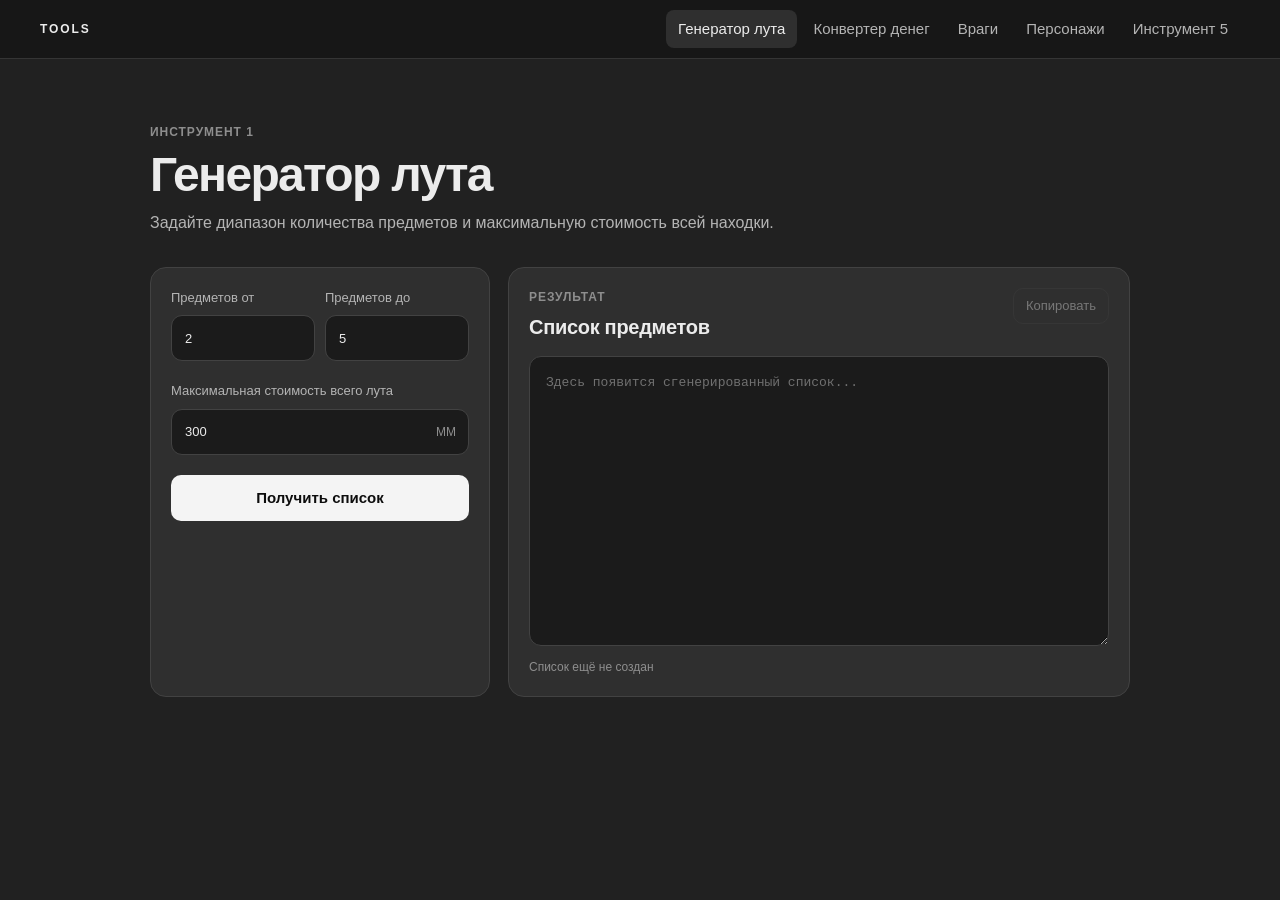
==== tool-1.html @ 062943f0 "v11" ====
<!doctype html>
<html lang="ru">
<head>
  <meta charset="utf-8">
  <meta name="viewport" content="width=device-width, initial-scale=1">
  <meta name="theme-color" content="#212121">
  <title>Генератор лута — Tools</title>
  <link rel="stylesheet" href="styles.css">
</head>
<body>
<header class="site-header">
  <div class="header-inner">
    <a class="brand" href="tool-1.html" aria-label="Tools — главная">TOOLS</a>
    <nav class="tool-nav" aria-label="Инструменты">
      <a class="nav-link active" href="tool-1.html" aria-current="page">Генератор лута</a>
<a class="nav-link" href="tool-2.html">Конвертер денег</a>
<a class="nav-link" href="tool-3.html">Враги</a>
<a class="nav-link" href="tool-4.html">Персонажи</a>
<a class="nav-link" href="tool-5.html">Инструмент 5</a>
    </nav>
  </div>
</header>

<main class="page-shell">
  <section class="page-heading">
    <p class="kicker">Инструмент 1</p>
    <h1>Генератор лута</h1>
    <p class="subtitle">Задайте диапазон количества предметов и максимальную стоимость всей находки.</p>
  </section>

  <div class="tool-grid">
    <form class="settings-panel" id="loot-form">
      <div class="field-group two-fields">
        <label class="field">
          <span>Предметов от</span>
          <input id="loot-min" type="number" min="1" max="50" step="1" value="2" inputmode="numeric" required>
        </label>
        <label class="field">
          <span>Предметов до</span>
          <input id="loot-max" type="number" min="1" max="50" step="1" value="5" inputmode="numeric" required>
        </label>
      </div>

      <label class="field">
        <span>Максимальная стоимость всего лута</span>
        <div class="input-wrap">
          <input id="loot-budget" type="number" min="1" step="1" value="300" inputmode="numeric" required>
          <span class="suffix">ММ</span>
        </div>
      </label>

      <button class="generate-button" type="submit">Получить список</button>
      <p class="form-error" id="form-error" role="alert" aria-live="polite"></p>
    </form>

    <section class="result-panel" aria-labelledby="result-title">
      <div class="result-topline">
        <div>
          <p class="kicker">Результат</p>
          <h2 id="result-title">Список предметов</h2>
        </div>
        <button class="copy-button" id="copy-button" type="button" disabled>Копировать</button>
      </div>

      <textarea id="loot-result" class="result-output" readonly spellcheck="false" aria-label="Сгенерированный список лута" placeholder="Здесь появится сгенерированный список..."></textarea>
      <div class="result-meta" id="result-meta" aria-live="polite">Список ещё не создан</div>
    </section>
  </div>
</main>

<script src="loot-data.js"></script>
<script src="loot.js"></script>
</body>
</html>
---- styles.css ----
* { box-sizing: border-box; }

:root {
  color-scheme: dark;
  --bg: #212121;
  --header: #171717;
  --surface: #2f2f2f;
  --surface-hover: #383838;
  --surface-deep: #1b1b1b;
  --border: #424242;
  --border-soft: #353535;
  --text: #ececec;
  --muted: #b4b4b4;
  --muted-2: #8e8e8e;
  --button: #f4f4f4;
  --button-text: #0d0d0d;
  --danger: #ff8585;
  --radius: 16px;
}

html { background: var(--bg); }

body {
  margin: 0;
  min-width: 320px;
  min-height: 100vh;
  color: var(--text);
  background: var(--bg);
  font-family: ui-sans-serif, -apple-system, BlinkMacSystemFont, "Segoe UI", Helvetica, Arial, sans-serif;
  font-size: 15px;
  line-height: 1.5;
  -webkit-font-smoothing: antialiased;
}

a { color: inherit; }
button, input, textarea { font: inherit; }
button { -webkit-tap-highlight-color: transparent; }

.site-header {
  position: sticky;
  top: 0;
  z-index: 30;
  width: 100%;
  border-bottom: 1px solid var(--border-soft);
  background: rgba(23, 23, 23, .96);
  backdrop-filter: blur(12px);
  -webkit-backdrop-filter: blur(12px);
}

.header-inner {
  display: flex;
  align-items: center;
  gap: 24px;
  width: min(1240px, 100%);
  min-height: 58px;
  margin: 0 auto;
  padding: 0 20px;
}

.brand {
  flex: 0 0 auto;
  text-decoration: none;
  font-size: 12px;
  font-weight: 700;
  letter-spacing: .16em;
}

.tool-nav {
  display: flex;
  gap: 4px;
  min-width: 0;
  margin-left: auto;
  overflow-x: auto;
  scrollbar-width: none;
}
.tool-nav::-webkit-scrollbar { display: none; }

.nav-link {
  flex: 0 0 auto;
  padding: 8px 12px;
  border-radius: 8px;
  color: var(--muted);
  text-decoration: none;
  white-space: nowrap;
  transition: color 120ms ease, background 120ms ease;
}
.nav-link:hover { color: var(--text); background: var(--surface); }
.nav-link.active { color: var(--text); background: var(--surface); }

.page-shell {
  width: min(980px, calc(100% - 40px));
  margin: 0 auto;
  padding: 64px 0 72px;
}

.page-heading { margin-bottom: 32px; }
.kicker {
  margin: 0 0 8px;
  color: var(--muted-2);
  font-size: 12px;
  font-weight: 600;
  letter-spacing: .08em;
  text-transform: uppercase;
}

h1, h2, p { margin-top: 0; }
h1 {
  margin-bottom: 10px;
  font-size: clamp(32px, 5vw, 48px);
  line-height: 1.08;
  font-weight: 600;
  letter-spacing: -.035em;
}
h2 {
  margin-bottom: 0;
  font-size: 20px;
  line-height: 1.3;
  font-weight: 600;
  letter-spacing: -.015em;
}
.subtitle {
  max-width: 680px;
  margin-bottom: 0;
  color: var(--muted);
  font-size: 16px;
}

.tool-grid {
  display: grid;
  grid-template-columns: minmax(280px, 340px) minmax(0, 1fr);
  gap: 18px;
  align-items: stretch;
}

.settings-panel,
.result-panel {
  border: 1px solid var(--border);
  border-radius: var(--radius);
  background: var(--surface);
}

.settings-panel {
  display: flex;
  flex-direction: column;
  gap: 20px;
  padding: 20px;
}

.field-group.two-fields {
  display: grid;
  grid-template-columns: 1fr 1fr;
  gap: 10px;
}

.field {
  display: flex;
  flex-direction: column;
  gap: 8px;
  color: var(--muted);
  font-size: 13px;
  font-weight: 500;
}

.field input {
  width: 100%;
  height: 46px;
  padding: 0 13px;
  border: 1px solid var(--border);
  border-radius: 11px;
  outline: none;
  color: var(--text);
  background: var(--surface-deep);
  transition: border-color 120ms ease, box-shadow 120ms ease;
}
.field input:focus {
  border-color: #6d6d6d;
  box-shadow: 0 0 0 2px rgba(255,255,255,.06);
}

.input-wrap { position: relative; }
.input-wrap input { padding-right: 60px; }
.suffix {
  position: absolute;
  top: 50%;
  right: 13px;
  transform: translateY(-50%);
  color: var(--muted-2);
  font-size: 12px;
  pointer-events: none;
}

.generate-button,
.copy-button {
  border-radius: 10px;
  cursor: pointer;
  transition: opacity 120ms ease, background 120ms ease, transform 120ms ease;
}
.generate-button:active,
.copy-button:active { transform: scale(.985); }

.generate-button {
  min-height: 46px;
  border: 0;
  padding: 0 16px;
  color: var(--button-text);
  background: var(--button);
  font-weight: 600;
}
.generate-button:hover { opacity: .9; }

.form-error {
  min-height: 18px;
  margin: -8px 0 0;
  color: var(--danger);
  font-size: 12px;
}

.result-panel {
  display: flex;
  min-height: 430px;
  flex-direction: column;
  padding: 20px;
}

.result-topline {
  display: flex;
  align-items: flex-start;
  justify-content: space-between;
  gap: 16px;
  margin-bottom: 16px;
}

.copy-button {
  flex: 0 0 auto;
  min-height: 36px;
  padding: 0 12px;
  border: 1px solid var(--border);
  color: var(--text);
  background: transparent;
  font-size: 13px;
}
.copy-button:hover:not(:disabled) { background: var(--surface-hover); }
.copy-button:disabled { cursor: default; opacity: .38; }

.result-output {
  width: 100%;
  min-height: 290px;
  flex: 1;
  resize: vertical;
  padding: 15px 16px;
  border: 1px solid var(--border);
  border-radius: 12px;
  outline: none;
  color: var(--text);
  background: var(--surface-deep);
  font-family: ui-monospace, SFMono-Regular, Menlo, Monaco, Consolas, "Liberation Mono", monospace;
  font-size: 13px;
  line-height: 1.65;
}
.result-output::placeholder { color: #707070; }
.result-output:focus { border-color: #5c5c5c; }

.result-meta {
  margin-top: 12px;
  color: var(--muted-2);
  font-size: 12px;
}

.empty-page {
  display: grid;
  min-height: calc(100vh - 58px);
  place-items: center;
  padding-top: 40px;
  padding-bottom: 80px;
}
.empty-state { width: min(540px, 100%); text-align: center; }
.empty-number {
  margin-bottom: 12px;
  color: #4a4a4a;
  font-size: clamp(72px, 18vw, 150px);
  line-height: .9;
  font-weight: 600;
  letter-spacing: -.08em;
}
.empty-state .subtitle { margin-left: auto; margin-right: auto; }

.redirect-page {
  display: grid;
  min-height: 100vh;
  place-items: center;
  padding: 24px;
  color: var(--muted);
}
.redirect-page p { margin: 0; }

@media (max-width: 760px) {
  .header-inner {
    display: block;
    min-height: 0;
    padding: 11px 12px 9px;
  }
  .brand { display: inline-block; margin: 1px 4px 8px; }
  .tool-nav { width: 100%; margin-left: 0; }
  .nav-link { padding: 8px 10px; font-size: 14px; }
  .page-shell { width: min(100% - 24px, 980px); padding: 40px 0 48px; }
  .page-heading { margin-bottom: 24px; }
  .tool-grid { grid-template-columns: 1fr; }
  .result-panel { min-height: 390px; }
}

@media (max-width: 430px) {
  .field-group.two-fields { grid-template-columns: 1fr 1fr; }
  .settings-panel, .result-panel { padding: 16px; border-radius: 14px; }
  h1 { font-size: 34px; }
  .subtitle { font-size: 15px; }
  .result-topline { align-items: center; }
}

@media (prefers-reduced-motion: reduce) {
  * { transition: none !important; scroll-behavior: auto !important; }
}

/* Tool 2: money converter */
.converter-shell {
  width: min(760px, calc(100% - 40px));
}

.converter-panel {
  display: flex;
  flex-direction: column;
  gap: 18px;
  padding: 22px;
  border: 1px solid var(--border);
  border-radius: var(--radius);
  background: var(--surface);
}

.conversion-rule {
  margin: 0;
  padding-bottom: 18px;
  border-bottom: 1px solid var(--border-soft);
  color: var(--text);
  font-size: 16px;
  font-weight: 500;
}

.converter-row {
  display: grid;
  grid-template-columns: minmax(190px, 1fr) minmax(180px, 260px);
  align-items: center;
  gap: 18px;
  color: var(--text);
}

.converter-row span {
  color: var(--muted);
  font-size: 14px;
  font-weight: 500;
}

.converter-row input {
  width: 100%;
  height: 46px;
  padding: 0 13px;
  border: 1px solid var(--border);
  border-radius: 11px;
  outline: none;
  color: var(--text);
  background: var(--surface-deep);
  transition: border-color 120ms ease, box-shadow 120ms ease;
}

.converter-row input:focus {
  border-color: #6d6d6d;
  box-shadow: 0 0 0 2px rgba(255,255,255,.06);
}

.converter-button {
  width: 100%;
}

.converter-error {
  margin: -6px 0 0;
}

@media (max-width: 600px) {
  .converter-shell {
    width: min(100% - 24px, 760px);
  }

  .converter-panel {
    padding: 16px;
  }

  .converter-row {
    grid-template-columns: 1fr;
    gap: 8px;
  }
}

/* Tool 3: enemies */
.enemies-shell {
  width: min(1080px, calc(100% - 40px));
}

.enemies-heading {
  display: flex;
  align-items: flex-end;
  justify-content: space-between;
  gap: 24px;
}

.add-enemy-button {
  flex: 0 0 auto;
  min-width: 150px;
}

.enemies-panel {
  overflow: hidden;
  border: 1px solid var(--border);
  border-radius: var(--radius);
  background: var(--surface);
}

.enemy-table-head,
.enemy-row {
  display: grid;
  grid-template-columns: minmax(220px, 1fr) 150px 130px 190px;
  gap: 12px;
  align-items: center;
}

.enemy-table-head {
  padding: 12px 16px;
  border-bottom: 1px solid var(--border-soft);
  color: var(--muted-2);
  font-size: 12px;
  font-weight: 600;
}

.enemy-entry {
  border-bottom: 1px solid var(--border-soft);
}

.enemy-entry:last-child {
  border-bottom: 0;
}

.enemy-row {
  min-height: 66px;
  padding: 10px 16px;
  transition: opacity 120ms ease, background 120ms ease;
}

.enemy-entry.is-dead .enemy-row {
  background: rgba(255, 255, 255, .018);
}

.enemy-cell {
  min-width: 0;
}

.enemy-name,
.enemy-current-hp {
  width: 100%;
  height: 42px;
  padding: 0 12px;
  border: 1px solid var(--border);
  border-radius: 10px;
  outline: none;
  color: var(--text);
  background: var(--surface-deep);
}

.enemy-name:focus,
.enemy-current-hp:focus {
  border-color: #6d6d6d;
  box-shadow: 0 0 0 2px rgba(255,255,255,.06);
}

.enemy-name.is-dead {
  color: var(--muted-2);
  text-decoration: line-through;
  text-decoration-thickness: 1.5px;
}

.enemy-total-cell {
  color: var(--text);
  font-variant-numeric: tabular-nums;
}

.enemy-total-hp {
  display: inline-block;
  min-width: 32px;
}

.enemy-actions {
  display: grid;
  grid-template-columns: 1fr 1fr;
  gap: 7px;
}

.enemy-expand,
.enemy-delete {
  height: 38px;
  padding: 0 9px;
  border: 1px solid var(--border);
  border-radius: 9px;
  color: var(--muted);
  background: transparent;
  cursor: pointer;
  font-size: 12px;
  transition: color 120ms ease, background 120ms ease, border-color 120ms ease;
}

.enemy-expand:hover {
  color: var(--text);
  border-color: #606060;
  background: rgba(255,255,255,.045);
}

.enemy-delete:hover {
  color: var(--danger);
  border-color: rgba(255, 133, 133, .42);
  background: rgba(255, 133, 133, .06);
}

.enemy-details[hidden] {
  display: none;
}

.enemy-details {
  padding: 0 16px 14px;
}

.enemy-details-scroll {
  height: 300px;
  overflow-y: auto;
  padding: 16px 18px;
  border: 1px solid var(--border-soft);
  border-radius: 12px;
  background: var(--surface-deep);
  scrollbar-width: thin;
}

.enemy-details-content {
  max-width: 820px;
}

.enemy-details-content h3 {
  margin: 0 0 8px;
  color: var(--text);
  font-size: 18px;
  font-weight: 600;
}

.enemy-details-content h4 {
  margin: 20px 0 8px;
  color: var(--text);
  font-size: 14px;
  font-weight: 600;
}

.enemy-details-content p,
.enemy-details-content li {
  color: #d8d8d8;
  font-size: 13px;
  line-height: 1.55;
}

.enemy-details-content p {
  margin: 7px 0;
}

.enemy-details-content ul {
  margin: 7px 0 12px;
  padding-left: 20px;
}

.enemy-details-content li {
  margin: 5px 0;
}

.enemy-details-content strong {
  color: var(--text);
}

.enemy-details-content em {
  color: var(--muted);
}

.enemy-details-content code {
  padding: 1px 4px;
  border-radius: 5px;
  color: var(--text);
  background: rgba(255,255,255,.07);
}

.enemy-details-status {
  margin: 0 !important;
  color: var(--muted-2) !important;
}

.enemy-empty {
  padding: 54px 20px;
  text-align: center;
}

.enemy-empty[hidden] {
  display: none;
}

.enemy-empty p {
  margin-bottom: 4px;
  color: var(--text);
  font-weight: 500;
}

.enemy-empty span {
  color: var(--muted-2);
  font-size: 13px;
}

.enemies-error {
  margin: 0;
  padding: 0 16px 14px;
}

.mobile-label {
  display: none;
}

@media (max-width: 760px) {
  .enemies-shell {
    width: min(100% - 24px, 1080px);
  }

  .enemies-heading {
    align-items: stretch;
    flex-direction: column;
    gap: 18px;
  }

  .add-enemy-button {
    width: 100%;
  }

  .enemy-table-head {
    display: none;
  }

  .enemy-row {
    grid-template-columns: 1fr 1fr;
    gap: 12px;
    padding: 16px;
  }

  .enemy-name-cell {
    grid-column: 1 / -1;
  }

  .enemy-actions {
    grid-column: 1 / -1;
  }

  .enemy-expand,
  .enemy-delete {
    width: 100%;
  }

  .enemy-cell {
    display: flex;
    flex-direction: column;
    gap: 6px;
  }

  .mobile-label {
    display: block;
    color: var(--muted-2);
    font-size: 11px;
    font-weight: 600;
  }

  .enemy-total-cell {
    justify-content: center;
    min-height: 42px;
    padding: 0 12px;
    border: 1px solid var(--border-soft);
    border-radius: 10px;
    background: rgba(0,0,0,.08);
  }
}

/* Tool 3: players */
.players-section {
  margin-bottom: 34px;
}

.combat-section-title,
.enemy-section-heading {
  display: flex;
  align-items: center;
  justify-content: space-between;
  gap: 20px;
  margin-bottom: 14px;
}

.players-grid {
  display: grid;
  grid-template-columns: repeat(3, minmax(0, 1fr));
  gap: 12px;
}

.player-card {
  min-width: 0;
  overflow: hidden;
  border: 1px solid var(--border);
  border-radius: 14px;
  background: var(--surface);
  transition: background 120ms ease, opacity 120ms ease;
}

.player-card.is-dead {
  background: rgba(255, 255, 255, .018);
}

.player-name {
  padding: 13px 14px 11px;
  border-bottom: 1px solid var(--border-soft);
  color: var(--text);
  font-size: 15px;
  font-weight: 600;
  white-space: nowrap;
  overflow: hidden;
  text-overflow: ellipsis;
}

.player-name.is-dead {
  color: var(--muted-2);
  text-decoration: line-through;
  text-decoration-thickness: 1.5px;
}

.player-stats {
  display: grid;
  grid-template-columns: repeat(3, minmax(0, 1fr));
}

.player-stat {
  display: flex;
  min-width: 0;
  min-height: 68px;
  flex-direction: column;
  justify-content: center;
  gap: 5px;
  padding: 9px 10px;
  border-right: 1px solid var(--border-soft);
}

.player-stat:last-child {
  border-right: 0;
}

.player-stat > span {
  color: var(--muted-2);
  font-size: 10px;
  font-weight: 600;
  letter-spacing: .045em;
  text-transform: uppercase;
}

.player-current-hp {
  width: 100%;
  height: 31px;
  padding: 0 8px;
  border: 1px solid var(--border);
  border-radius: 8px;
  outline: none;
  color: var(--text);
  background: var(--surface-deep);
  font-weight: 600;
  font-variant-numeric: tabular-nums;
}

.player-current-hp:focus {
  border-color: #6d6d6d;
  box-shadow: 0 0 0 2px rgba(255,255,255,.06);
}

.player-readonly-stat strong {
  color: var(--text);
  font-size: 16px;
  font-weight: 600;
  font-variant-numeric: tabular-nums;
}

.players-error {
  margin: 8px 0 0;
}

.enemy-section-heading {
  margin-top: 0;
}

@media (max-width: 820px) {
  .players-grid {
    grid-template-columns: repeat(2, minmax(0, 1fr));
  }
}

@media (max-width: 520px) {
  .players-grid {
    grid-template-columns: 1fr;
  }

  .enemy-section-heading {
    align-items: stretch;
    flex-direction: column;
  }
}


@media (max-width: 760px) {
  .enemy-details {
    padding: 0 12px 12px;
  }

  .enemy-details-scroll {
    height: 300px;
    padding: 14px;
  }
}
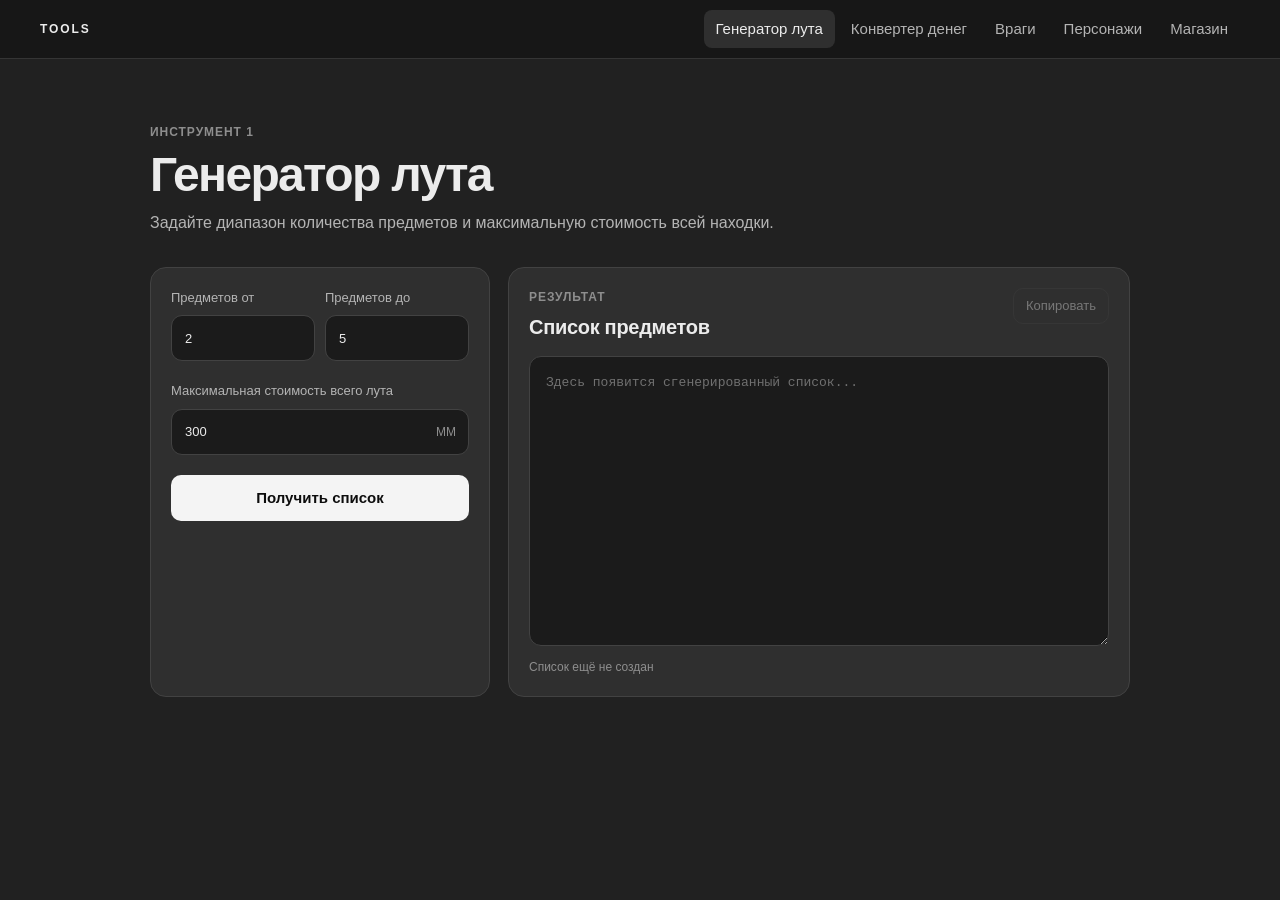
==== commit b415b8dd: "Add shop tool 2" ====
--- a/tool-1.html
+++ b/tool-1.html
@@ -16,7 +16,7 @@
 <a class="nav-link" href="tool-2.html">Конвертер денег</a>
 <a class="nav-link" href="tool-3.html">Враги</a>
 <a class="nav-link" href="tool-4.html">Персонажи</a>
-<a class="nav-link" href="tool-5.html">Инструмент 5</a>
+<a class="nav-link" href="tool-5.html">Магазин</a>
     </nav>
   </div>
 </header>
--- a/styles.css
+++ b/styles.css
@@ -830,3 +830,167 @@
     padding: 14px;
   }
 }
+
+
+/* Tool 5: shop */
+.shop-shell {
+  width: min(100% - 40px, 1240px);
+}
+
+.shop-heading {
+  margin-bottom: 22px;
+}
+
+.shop-controls {
+  display: grid;
+  grid-template-columns: minmax(260px, 1fr) auto;
+  align-items: end;
+  gap: 12px;
+  margin-bottom: 14px;
+  padding: 16px;
+  border: 1px solid var(--border);
+  border-radius: var(--radius);
+  background: var(--surface);
+}
+
+.shop-category-field {
+  margin: 0;
+}
+
+.shop-select {
+  width: 100%;
+  height: 44px;
+  padding: 0 38px 0 12px;
+  border: 1px solid var(--border);
+  border-radius: 10px;
+  outline: none;
+  color: var(--text);
+  background: var(--surface-deep);
+  font: inherit;
+  cursor: pointer;
+}
+
+.shop-select:focus {
+  border-color: #6d6d6d;
+  box-shadow: 0 0 0 2px rgba(255,255,255,.06);
+}
+
+.shop-refresh {
+  width: auto;
+  min-width: 178px;
+  height: 44px;
+  margin: 0;
+  white-space: nowrap;
+}
+
+.shop-summary {
+  min-height: 22px;
+  margin: 0 0 12px;
+  color: var(--muted);
+  font-size: 13px;
+}
+
+.shop-error {
+  margin: 0 0 12px;
+}
+
+.shop-list {
+  display: grid;
+  grid-template-columns: repeat(2, minmax(0, 1fr));
+  gap: 10px;
+}
+
+.shop-item {
+  display: grid;
+  grid-template-columns: minmax(0, 1fr) auto;
+  gap: 14px;
+  min-width: 0;
+  padding: 14px 15px;
+  border: 1px solid var(--border);
+  border-radius: 12px;
+  background: var(--surface);
+}
+
+.shop-item-main {
+  min-width: 0;
+}
+
+.shop-item-name {
+  margin: 0 0 5px;
+  color: var(--text);
+  font-size: 14px;
+  font-weight: 600;
+  line-height: 1.3;
+}
+
+.shop-item-description {
+  display: -webkit-box;
+  margin: 0;
+  overflow: hidden;
+  color: var(--muted);
+  font-size: 12px;
+  line-height: 1.45;
+  -webkit-box-orient: vertical;
+  -webkit-line-clamp: 3;
+}
+
+.shop-item-price-wrap {
+  display: flex;
+  min-width: 116px;
+  flex-direction: column;
+  align-items: flex-end;
+  justify-content: center;
+  gap: 4px;
+  padding-left: 12px;
+  border-left: 1px solid var(--border-soft);
+  text-align: right;
+}
+
+.shop-item-price-wrap span {
+  color: var(--muted-2);
+  font-size: 9px;
+  font-weight: 600;
+  letter-spacing: .045em;
+  text-transform: uppercase;
+}
+
+.shop-item-price {
+  color: var(--text);
+  font-size: 14px;
+  font-weight: 600;
+  font-variant-numeric: tabular-nums;
+  white-space: nowrap;
+}
+
+@media (max-width: 760px) {
+  .shop-shell {
+    width: min(100% - 24px, 1240px);
+  }
+
+  .shop-controls {
+    grid-template-columns: 1fr;
+  }
+
+  .shop-refresh {
+    width: 100%;
+  }
+
+  .shop-list {
+    grid-template-columns: 1fr;
+  }
+}
+
+@media (max-width: 420px) {
+  .shop-item {
+    grid-template-columns: 1fr;
+  }
+
+  .shop-item-price-wrap {
+    min-width: 0;
+    align-items: flex-start;
+    padding: 10px 0 0;
+    border-top: 1px solid var(--border-soft);
+    border-left: 0;
+    text-align: left;
+  }
+}
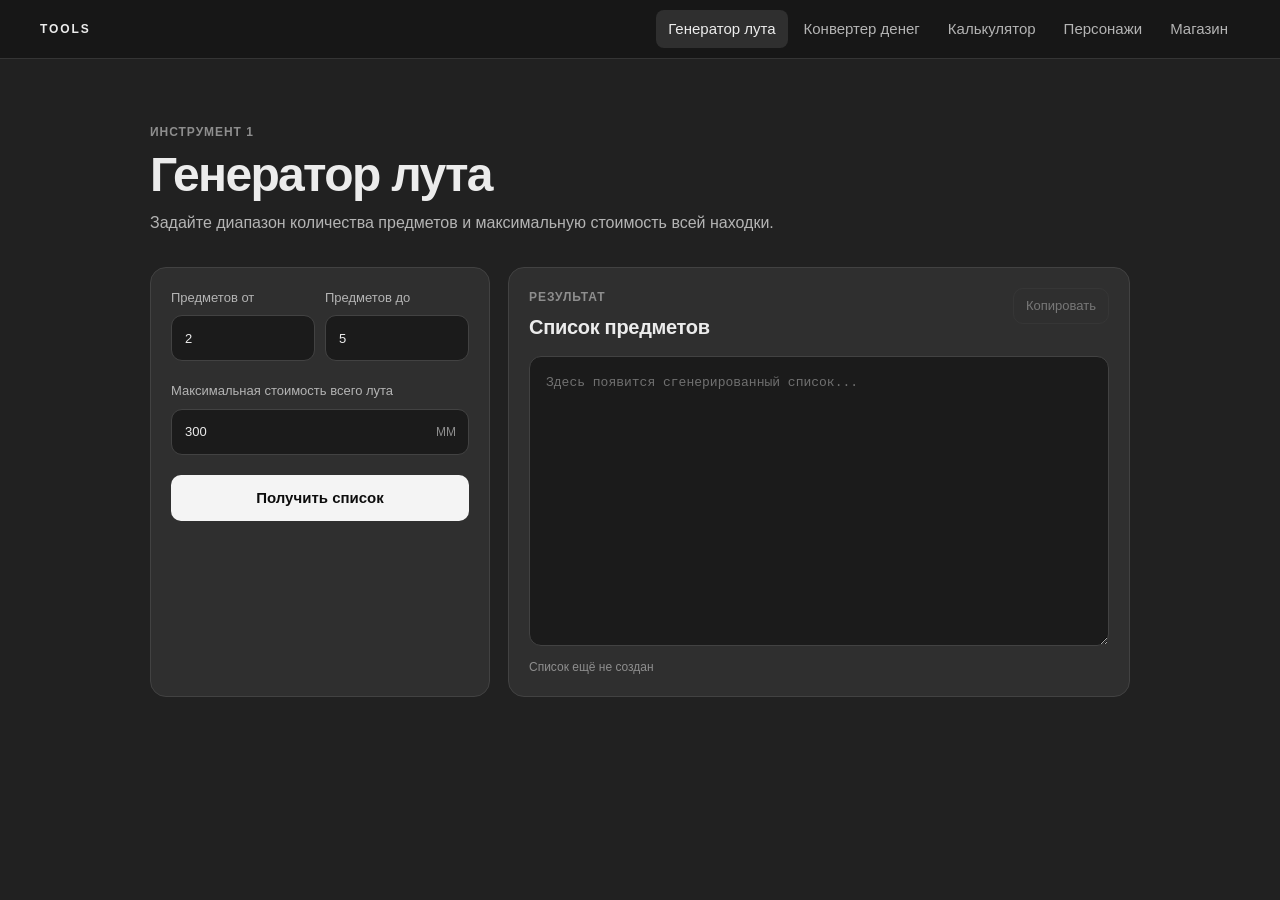
==== commit bd1622e9: "new battle buttons" ====
--- a/tool-1.html
+++ b/tool-1.html
@@ -14,7 +14,7 @@
     <nav class="tool-nav" aria-label="Инструменты">
       <a class="nav-link active" href="tool-1.html" aria-current="page">Генератор лута</a>
 <a class="nav-link" href="tool-2.html">Конвертер денег</a>
-<a class="nav-link" href="tool-3.html">Враги</a>
+<a class="nav-link" href="tool-3.html">Калькулятор</a>
 <a class="nav-link" href="tool-4.html">Персонажи</a>
 <a class="nav-link" href="tool-5.html">Магазин</a>
     </nav>
--- a/styles.css
+++ b/styles.css
@@ -994,3 +994,91 @@
     text-align: left;
   }
 }
+
+/* BEGIN enemy icon actions */
+.enemy-actions {
+  display: flex;
+  align-items: center;
+  justify-content: flex-end;
+  gap: 7px;
+}
+
+.enemy-icon-button,
+.enemy-expand.enemy-icon-button,
+.enemy-delete.enemy-icon-button {
+  display: inline-flex;
+  width: 38px;
+  height: 38px;
+  flex: 0 0 38px;
+  align-items: center;
+  justify-content: center;
+  padding: 0;
+  border: 1px solid var(--border);
+  border-radius: 9px;
+  color: var(--muted);
+  background: transparent;
+  cursor: pointer;
+  transition:
+    color 120ms ease,
+    background 120ms ease,
+    border-color 120ms ease,
+    transform 120ms ease;
+}
+
+.enemy-icon-button:hover,
+.enemy-expand.enemy-icon-button:hover {
+  color: var(--text);
+  border-color: #606060;
+  background: rgba(255,255,255,.045);
+}
+
+.enemy-icon-button:active {
+  transform: scale(.94);
+}
+
+.enemy-delete.enemy-delete-icon-button {
+  color: #ff7272;
+  border-color: rgba(255, 114, 114, .28);
+}
+
+.enemy-delete.enemy-delete-icon-button:hover {
+  color: #ff8b8b;
+  border-color: rgba(255, 114, 114, .55);
+  background: rgba(255, 90, 90, .08);
+}
+
+.enemy-action-icon {
+  width: 18px;
+  height: 18px;
+  fill: none;
+  stroke: currentColor;
+  stroke-width: 2;
+  stroke-linecap: round;
+  stroke-linejoin: round;
+  pointer-events: none;
+}
+
+.enemy-expand-icon {
+  transition: transform 140ms ease;
+}
+
+.enemy-expand[aria-expanded="true"] .enemy-expand-icon {
+  transform: rotate(180deg);
+}
+
+@media (max-width: 760px) {
+  .enemy-actions {
+    display: flex;
+    grid-column: 1 / -1;
+    justify-content: flex-end;
+  }
+
+  .enemy-expand.enemy-icon-button,
+  .enemy-delete.enemy-icon-button,
+  .enemy-duplicate.enemy-icon-button {
+    width: 42px;
+    height: 42px;
+    flex-basis: 42px;
+  }
+}
+/* END enemy icon actions */
